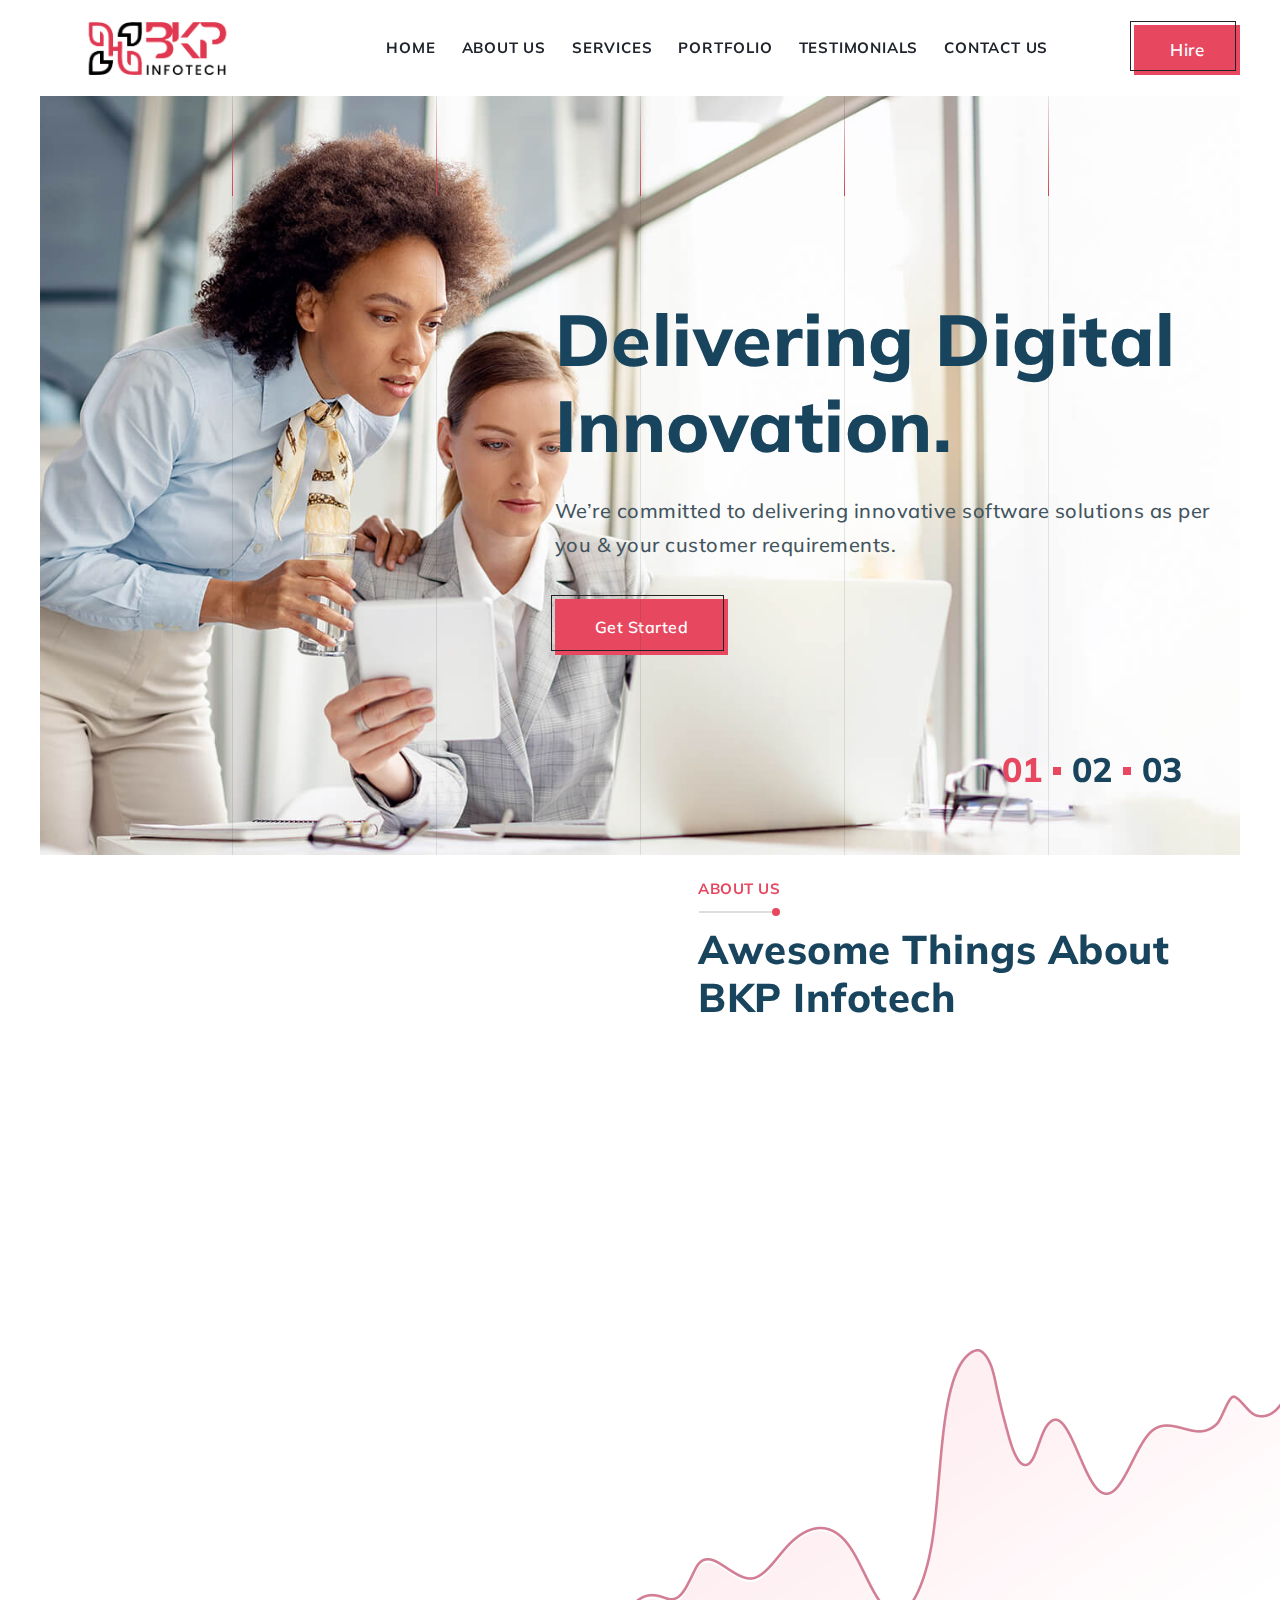
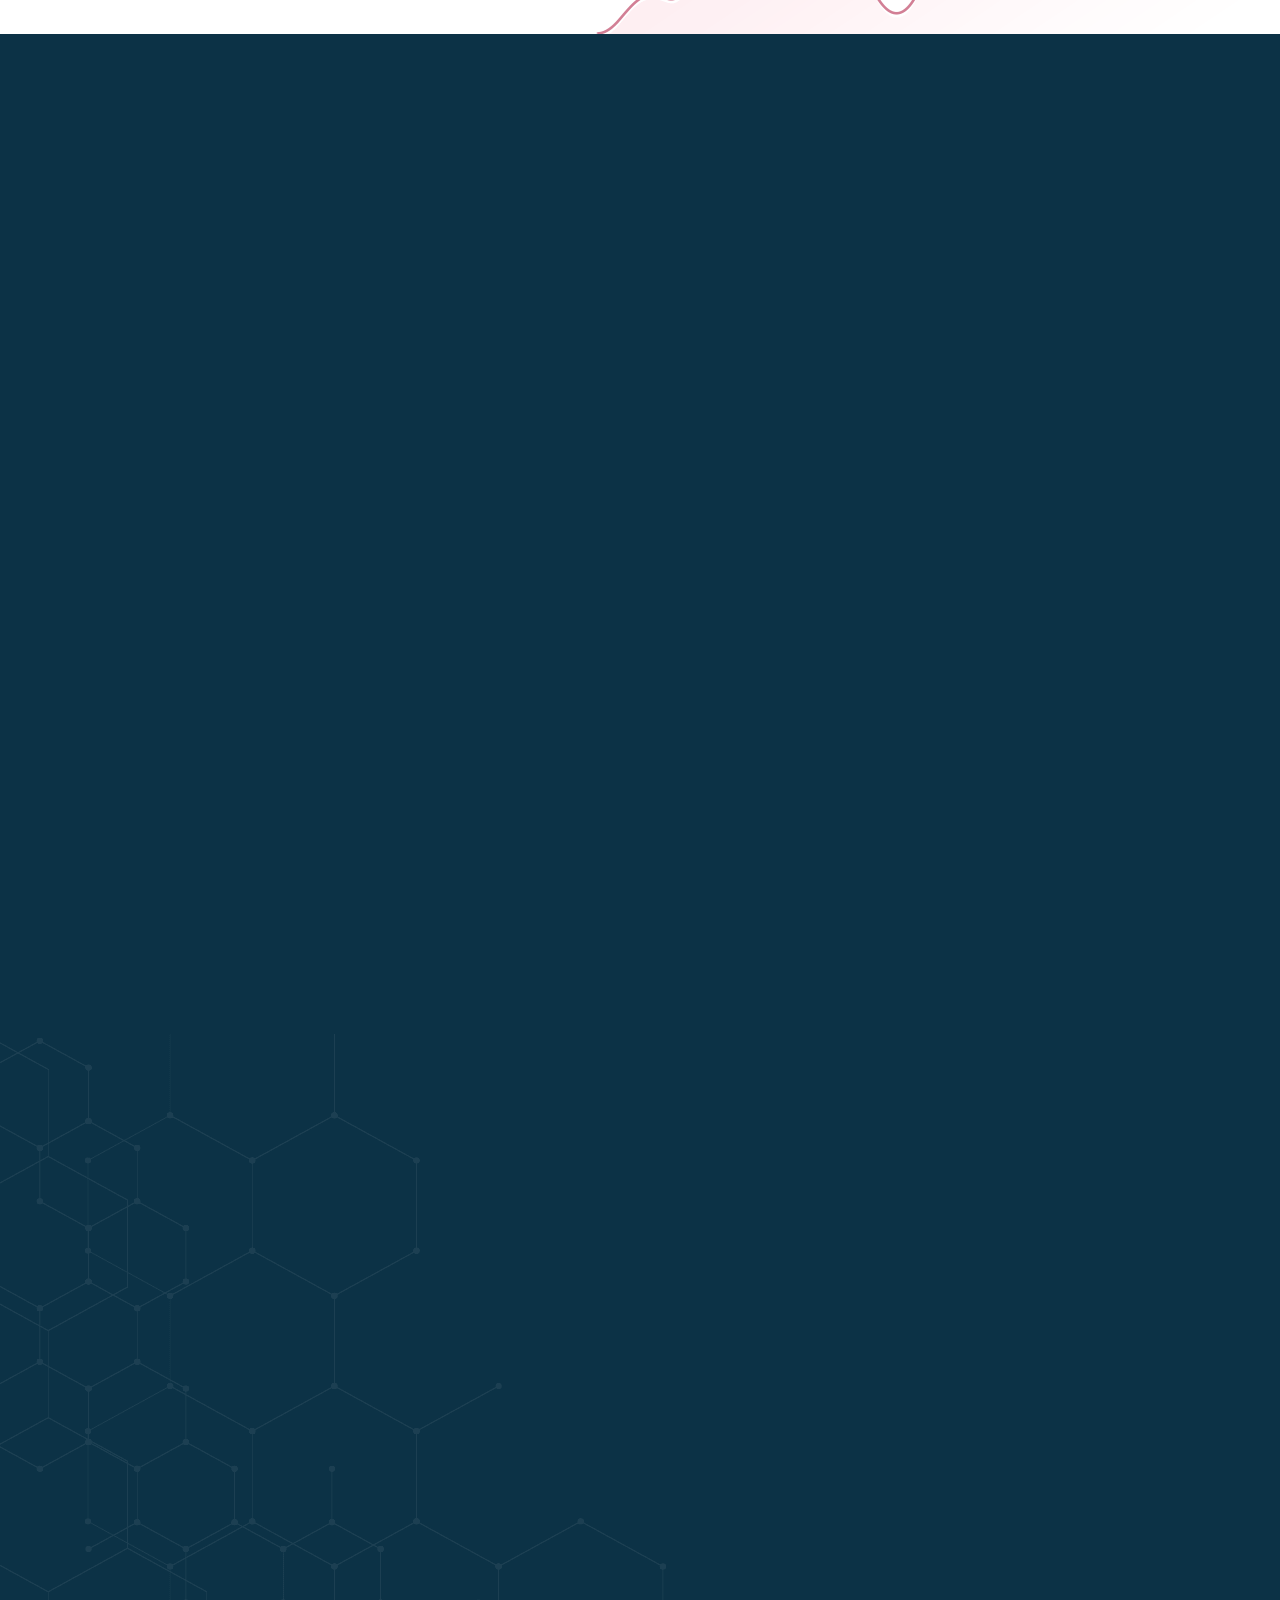
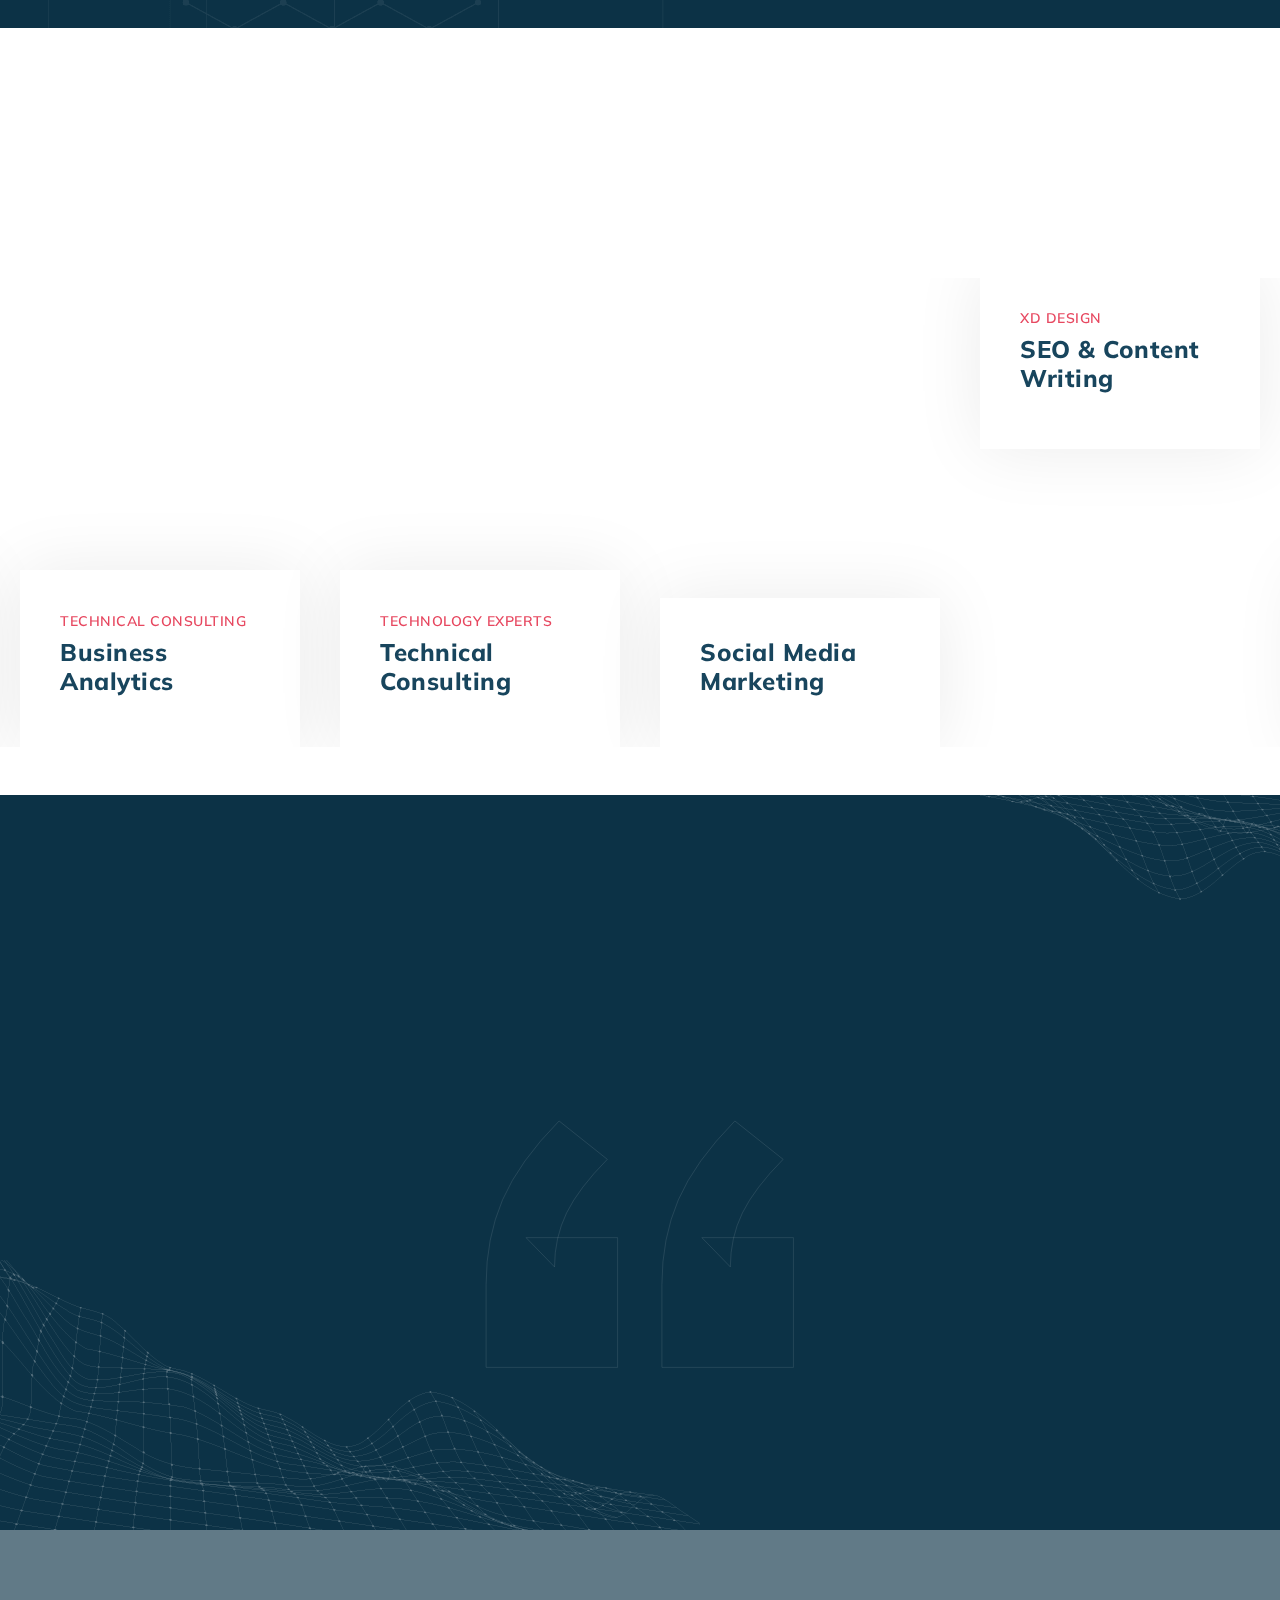
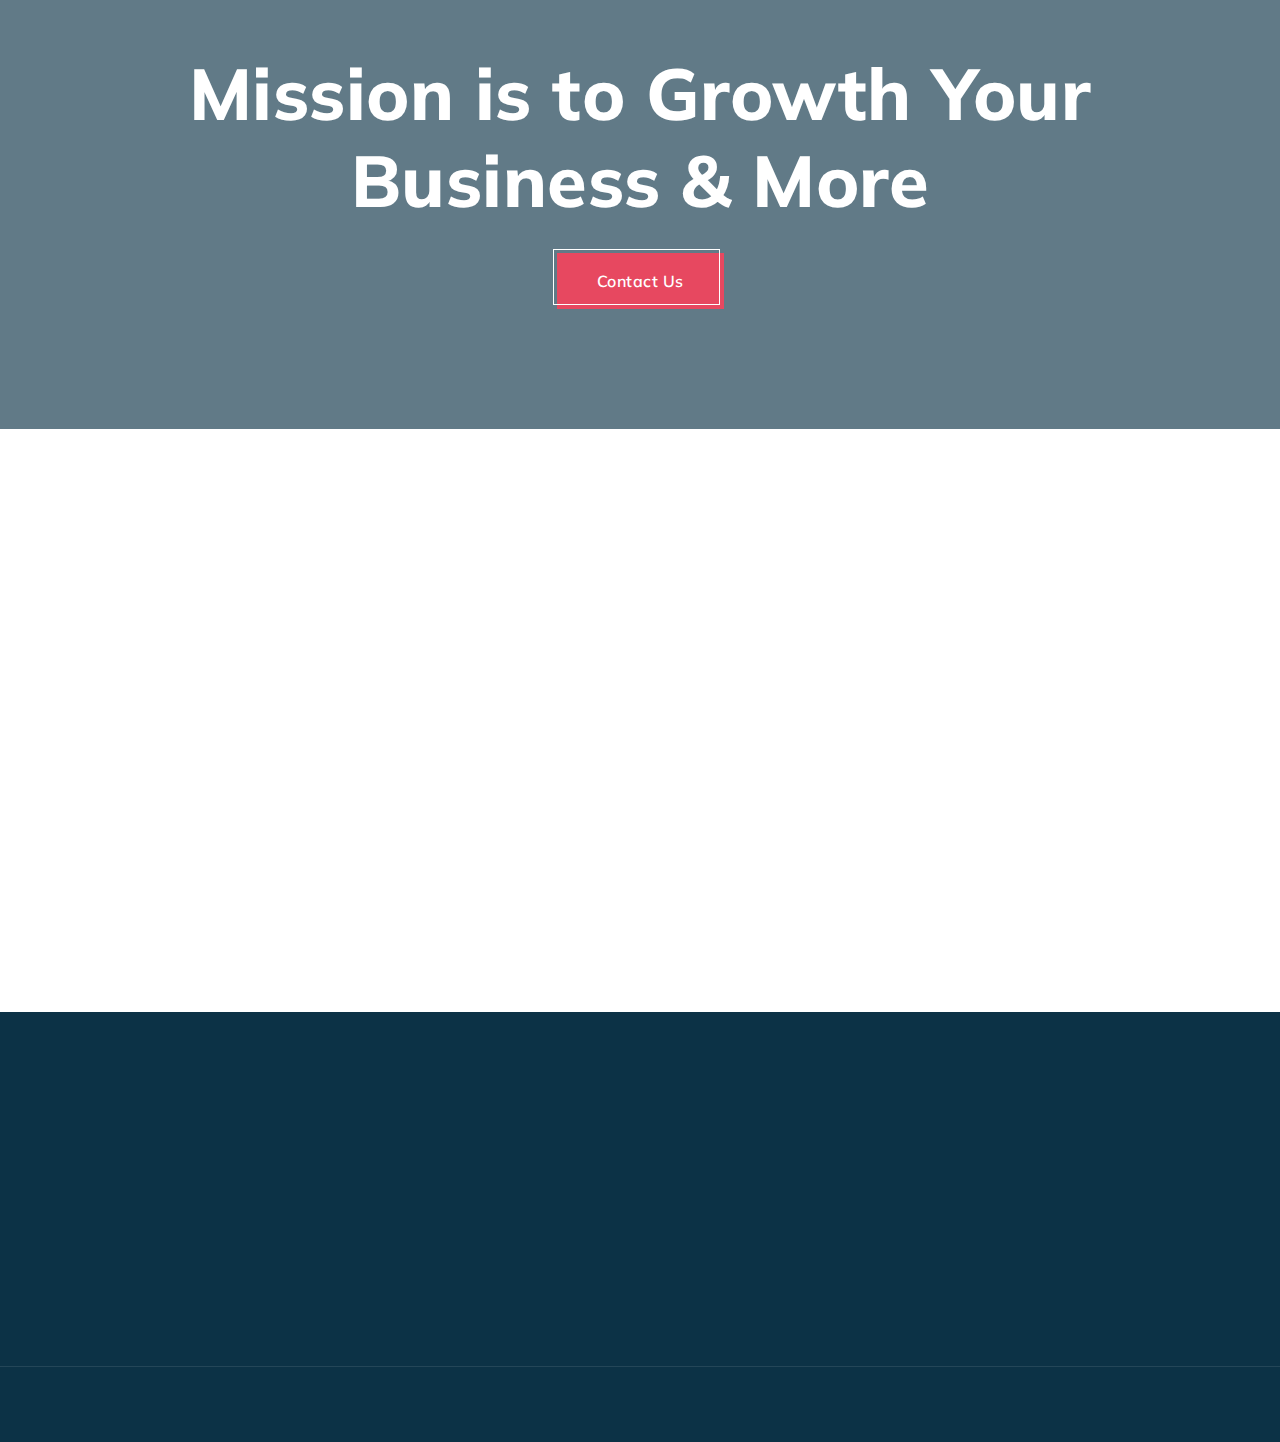
==== index.html @ 05f51bae "ADD: Make BKP Infotech In HTML, CSS, JavaScript" ====
<!DOCTYPE html>
<html lang="en">


<!-- Mirrored from solutichtml.websitelayout.net/ by HTTrack Website Copier/3.x [XR&CO'2014], Fri, 17 Mar 2023 07:37:08 GMT -->

<!-- Mirrored from exosoftitsolutions.com/ by HTTrack Website Copier/3.x [XR&CO'2014], Tue, 05 Sep 2023 11:22:58 GMT -->

<head>

    <!-- metas -->
    <meta charset="utf-8">
    <meta name="author" content="BKP Infotech">
    <meta http-equiv="X-UA-Compatible" content="IE=edge">
    <meta name="viewport" content="width=device-width, initial-scale=1.0, maximum-scale=1.0, user-scalable=no">
    <meta name="keywords" content="IT Solutions and Mobile app development company India ...">
    <meta name="description" content="BKP Infotech">

    <!-- title  -->
    <title>BKP Infotech </title>

    <!-- favicon -->
    <link rel="shortcut icon" href="img/logos/favicon.png">
    <link rel="apple-touch-icon" href="img/logos/apple-touch-icon-57x57.png">
    <link rel="apple-touch-icon" sizes="72x72" href="img/logos/apple-touch-icon-72x72.png">
    <link rel="apple-touch-icon" sizes="114x114" href="img/logos/apple-touch-icon-114x114.png">

    <!-- plugins -->
    <link rel="stylesheet" href="css/plugins.css">

    <!-- search css -->
    <link rel="stylesheet" href="search/search.css">

    <!-- quform css -->
    <link rel="stylesheet" href="quform/css/base.css">

    <!-- theme core css -->
    <link href="css/styles.css" rel="stylesheet">

    <!-- For Mail Send -->
    <script src="https://cdn.emailjs.com/dist/email.min.js"></script>

</head>

<body>

    <!-- PAGE LOADING
    ================================================== -->
    <div id="preloader"></div>

    <!-- MAIN WRAPPER
    ================================================== -->
    <div class="main-wrapper">

        <!-- HEADER
        ================================================== -->
        <header class="header-style2">

            <div class="navbar-default border-bottom border-color-light-white">

                <!-- start top search -->
                <div class="top-search bg-primary">
                    <div class="container-fluid px-lg-1-6 px-xl-2-5 px-xxl-2-9">
                        <form class="search-form" action="https://solutichtml.websitelayout.net/search.html"
                            method="GET" accept-charset="utf-8">
                            <div class="input-group">
                                <span class="input-group-addon cursor-pointer">
                                    <button class="search-form_submit fas fa-search text-white" type="submit"></button>
                                </span>
                                <input type="text" class="search-form_input form-control" name="s" autocomplete="off"
                                    placeholder="Type & hit enter...">
                                <span class="input-group-addon close-search mt-1"><i class="fas fa-times"></i></span>
                            </div>
                        </form>
                    </div>
                </div>
                <!-- end top search -->

                <div class="container-fluid px-lg-1-6 px-xl-2-5 px-xxl-2-9">
                    <div class="row align-items-center">
                        <div class="col-12 col-lg-12">
                            <div class="menu_area alt-font">
                                <nav class="navbar navbar-expand-lg navbar-light p-0">
                                    <div class="navbar-header navbar-header-custom">
                                        <!-- start logo -->
                                        <a href="index-2.html" class="navbar-brand logodefault"><img id="logo"
                                                src="img/logos/logo.png" alt="logo" /></a>
                                        <!-- end logo -->
                                    </div>

                                    <div class="navbar-toggler bg-primary"></div>

                                    <!-- start menu area -->
                                    <ul class="navbar-nav ms-auto" id="nav" style="display: none;">
                                        <li>
                                            <a href="#home">Home</a>

                                        </li>
                                        <li>
                                            <a href="#about">ABOUT US</a>

                                        </li>
                                        <li>
                                            <a href="#service">SERVICES </a>

                                        </li>
                                        <li>
                                            <a href="#Portfolio">Portfolio</a>

                                        </li>
                                        <li>
                                            <a href="#testimonials">TESTIMONIALS</a>

                                        </li>
                                        <li>
                                            <a href="#contectus">Contact Us</a>

                                        </li>

                                    </ul>
                                    <!-- end menu area -->

                                    <!-- start attribute navigation -->
                                    <div class="attr-nav align-items-xl-center ms-xl-auto main-font">
                                        <ul>
                                            <!--  <li class="search"><a href="#!"><i class="fas fa-search"></i></a></li> -->
                                            <li class="d-none d-xl-inline-block"><a href="#contectus"
                                                    class="btn-style1 medium"><span>Hire</span></a></li>
                                        </ul>
                                    </div>
                                    <!-- end attribute navigation -->
                                </nav>
                            </div>
                        </div>
                    </div>
                </div>
            </div>
        </header>

        <!-- BANNER
        ================================================== -->
        <section id="home" class="py-0 mx-lg-1-6 mx-xl-2-5 mx-xxl-2-9">
            <div class="slider-fade1 owl-carousel owl-theme w-100">
                <div class="item bg-img cover-background pt-14 pb-22 py-sm-18 py-lg-20 py-xl-24"
                    data-background="img/banner/slide-01.jpg">
                    <div class="container position-relative z-index-9">
                        <div class="row align-items-center justify-content-xl-end">
                            <div class="col-lg-9 col-xl-7 col-xxl-6">
                                <h1 class="display-16 display-sm-7 display-lg-4 display-xl-3 mb-2-9">Delivering Digital
                                    Innovation.</h1>
                                <p class="mb-2-3 font-weight-500 lead d-none d-sm-block">We’re committed to delivering
                                    innovative software solutions as per you & your customer requirements.​</p>
                                <a href="#contectus" class="btn-style1"><span>Get Started</span></a>
                            </div>
                        </div>
                    </div>
                </div>
                <div class="item bg-img cover-background pt-14 pb-22 py-sm-18 py-lg-20 py-xl-24"
                    data-background="img/banner/slide-02.jpg">
                    <div class="container position-relative z-index-9">
                        <div class="row align-items-center justify-content-xl-end">
                            <div class="col-lg-9 col-xl-7 col-xxl-6">
                                <h1 class="display-16 display-sm-7 display-lg-4 display-xl-3 mb-2-9">Excellent Services
                                    For Your Success.</h1>
                                <p class="mb-2-3 font-weight-500 lead d-none d-sm-block">We provide a comprehensive
                                    range of information technology services that help in growing your business.​</p>
                                <a href="#contectus" class="btn-style1"><span>Get Started</span></a>
                            </div>
                        </div>
                    </div>
                </div>
                <div class="item bg-img cover-background pt-14 pb-22 py-sm-18 py-lg-20 py-xl-24"
                    data-background="img/banner/slide-03.jpg">
                    <div class="container position-relative z-index-9">
                        <div class="row align-items-center justify-content-xl-end">
                            <div class="col-lg-9 col-xl-7 col-xxl-6">
                                <h1 class="display-16 display-sm-7 display-lg-4 display-xl-3 mb-2-9">Build Your Digital
                                    Ideas With Us.</h1>
                                <p class="mb-2-3 font-weight-500 lead d-none d-sm-block">Our experience, ideas, and
                                    solutions give you a competitive edge.​</p>
                                <a href="#contectus" class="btn-style1"><span>Get Started</span></a>
                            </div>
                        </div>
                    </div>
                </div>
            </div>
            <div class="line-animated">
                <span></span>
                <span></span>
                <span></span>
                <span></span>
                <span></span>
            </div>
        </section>

        <!-- ABOUT
        ================================================== -->
        <section id="about" class="" style="padding-top:20px">

            <div class="container position-relative z-index-3">
                <div class="row align-items-center">
                    <div class="col-lg-6 mb-1-9 mb-lg-0 wow fadeIn" data-wow-delay="400ms">
                        <div class="position-relative text-center pb-sm-22 me-xl-1-9">
                            <img src="img/content/about3.jpg" class="position-relative z-index-2" alt="...">
                            <img src="img/content/about4.jpg"
                                class="position-absolute bottom bottom-sm-10 left z-index-3 d-none d-sm-block"
                                alt="...">
                            <img src="img/content/about5.jpg"
                                class="position-absolute bottom-0 right z-index-1 d-none d-sm-block" alt="...">
                            <div class="p-4 bg-white shadow right right-sm-5 top-10 position-absolute z-index-3">
                                <img src="img/content/chart.png" alt="...">
                            </div>
                        </div>
                    </div>
                    <div class="col-lg-6">
                        <div class="ps-lg-2-9">
                            <div class="section-title wow fadeIn" data-wow-delay="100ms">
                                <span class="sm-title">About Us</span>
                                <h2 class="h1 mb-1-9">Awesome Things About BKP Infotech</h2>
                            </div>
                            <p class="mb-1-9 wow fadeInUp" data-wow-delay="200ms">BKP Infotech situated at Diamond
                                city Surat. We are one of the reputed and most trusted software firm in Surat today just
                                because of the efforts by our team working round the clock. Quality of work and our
                                commitment to work is what makes us stand out from our peers in the market. We provide a
                                comprehensive range of Information Technology Services. We have a knack in providing
                                software solutions like web development, mobile development, UI/UX design..</p>
                            <div class="d-sm-flex align-items-center mb-2-9">
                                <div class="pe-sm-1-9 border-sm-end text-sm-center mb-3 mb-sm-0 wow fadeInUp"
                                    data-wow-delay="200ms">
                                    <h3 class="display-16 display-sm-10 display-lg-7 text-primary">5+</h3>
                                    <p class="mb-0 text-secondary">Years Experience</p>
                                </div>
                                <div class="ps-sm-1-9">
                                    <ul class="list-style2 mb-0">
                                        <li class="wow fadeInUp" data-wow-delay="300ms">Quality Focus</li>
                                        <li class="wow fadeInUp" data-wow-delay="400ms">Customer Centric</li>
                                        <li class="wow fadeInUp" data-wow-delay="500ms">Insights Driven</li>
                                    </ul>
                                </div>
                            </div>
                            <a href="#contectus" class="btn-style1 wow fadeIn" data-wow-delay="200ms"><span>Let's
                                    Talk</span></a>
                        </div>
                    </div>
                </div>
            </div>
            <img src="img/bg/bg-05.png" class="position-absolute bottom-0 right" alt="...">
        </section>


        <!-- SERVICES
        ================================================== -->
        <section id="service" class="bg-dark">
            <div class="container position-relative z-index-3">
                <div class="section-title mb-1-9 mb-md-6 text-center wow fadeIn" data-wow-delay="200ms">
                    <span class="sm-title">Services We Offer</span>
                    <h2 class="mb-0 h1 text-white">Custom Software Solutions to drive your niche & strategic business
                    </h2>
                </div>
                <div class="row mt-n2-9">
                    <div class="col-md-6 col-xl-4 mt-2-9 wow fadeIn" data-wow-delay="800ms">
                        <div class="card-style-02 h-100">
                            <div class="d-flex">
                                <div class="flex-shrink-0">
                                    <div class="card-icon">
                                        <img src="img/icons/09.png" alt="...">
                                    </div>
                                </div>
                                <div class="flex-grow-1 ms-3 ms-lg-4">
                                    <h3 class="h5 mb-3"><a href="content-management.html" class="text-white">Technical
                                            Consulting</a></h3>
                                    <p class="mb-3 text-white opacity7">Experience expert technical consulting services
                                        with us. Our team provides insightful guidance and solutions to enhance your
                                        technological capabilities, streamline processes, and drive innovation,
                                        ultimately optimizing your business for success.</p>
                                </div>
                            </div>
                        </div>
                    </div>
                    <div class="col-md-6 col-xl-4 mt-2-9 wow fadeIn" data-wow-delay="300ms">
                        <div class="card-style-02 h-100">
                            <div class="d-flex">
                                <div class="flex-shrink-0">
                                    <div class="card-icon">
                                        <img src="img/icons/01.png" alt="...">
                                    </div>
                                </div>
                                <div class="flex-grow-1 ms-3 ms-lg-4">
                                    <h3 class="h5 mb-3"><a href="information-security.html" class="text-white">Website
                                            Development</a></h3>
                                    <p class="mb-3 text-white opacity7">We leverage long-standing experience in building
                                        and offering custom web application helping you implement the right technologies
                                        in areas that are best suited to bring your business value..</p>
                                </div>
                            </div>
                        </div>
                    </div>
                    <div class="col-md-6 col-xl-4 mt-2-9 wow fadeIn" data-wow-delay="400ms">
                        <div class="card-style-02 h-100">
                            <div class="d-flex">
                                <div class="flex-shrink-0">
                                    <div class="card-icon">
                                        <img src="img/icons/02.png" alt="...">
                                    </div>
                                </div>
                                <div class="flex-grow-1 ms-3 ms-lg-4">
                                    <h3 class="h5 mb-3"><a href="mobile-platforms.html" class="text-white">Mobile App
                                            Development</a></h3>
                                    <p class="mb-3 text-white opacity7">We provide complete Custom mobile application
                                        development design, integration, and management services. Hire our experienced
                                        mobile app developers. This will enhance your brand visibility and sales.</p>
                                </div>
                            </div>
                        </div>
                    </div>
                    <div class="col-md-6 col-xl-4 mt-2-9 wow fadeIn" data-wow-delay="400ms">
                        <div class="card-style-02 h-100">
                            <div class="d-flex">
                                <div class="flex-shrink-0">
                                    <div class="card-icon">
                                        <img src="img/icons/12.png" alt="...">
                                    </div>
                                </div>
                                <div class="flex-grow-1 ms-3 ms-lg-4">
                                    <h3 class="h5 mb-3"><a href="mobile-platforms.html" class="text-white">SAP
                                            Development</a></h3>
                                    <p class="mb-3 text-white opacity7">We offer captivating templates, harmonious color
                                        schemes, and user-friendly, elegant designs that empower your vision to
                                        captivate your target market.</p>
                                </div>
                            </div>
                        </div>
                    </div>
                    <div class="col-md-6 col-xl-4 mt-2-9 wow fadeIn" data-wow-delay="400ms">
                        <div class="card-style-02 h-100">
                            <div class="d-flex">
                                <div class="flex-shrink-0">
                                    <div class="card-icon">
                                        <img src="img/icons/13.png" alt="...">
                                    </div>
                                </div>
                                <div class="flex-grow-1 ms-3 ms-lg-4">
                                    <h3 class="h5 mb-3"><a href="mobile-platforms.html" class="text-white">CRM
                                            Development</a></h3>
                                    <p class="mb-3 text-white opacity7">
                                        Unlock the potential of your customer relationships with our CRM development.
                                        Streamline data management and boost engagement for business growth.</p>
                                </div>
                            </div>
                        </div>
                    </div>
                    <div class="col-md-6 col-xl-4 mt-2-9 wow fadeIn" data-wow-delay="500ms">
                        <div class="card-style-02 h-100">
                            <div class="d-flex">
                                <div class="flex-shrink-0">
                                    <div class="card-icon">
                                        <img src="img/icons/03.png" alt="...">
                                    </div>
                                </div>
                                <div class="flex-grow-1 ms-3 ms-lg-4">
                                    <h3 class="h5 mb-3"><a href="data-synchronization.html" class="text-white">UI/UX
                                            Design</a></h3>
                                    <p class="mb-3 text-white opacity7">We provide an eye catchy template, Great
                                        combinations of colors, user friendly simpler yet superior designs that make
                                        your vision capable to impress the market potentials.</p>
                                </div>
                            </div>
                        </div>
                    </div>
                    <div class="col-md-6 col-xl-4 mt-2-9 wow fadeIn" data-wow-delay="500ms">
                        <div class="card-style-02 h-100">
                            <div class="d-flex">
                                <div class="flex-shrink-0">
                                    <div class="card-icon">
                                        <img src="img/icons/10.png" alt="...">
                                    </div>
                                </div>
                                <div class="flex-grow-1 ms-3 ms-lg-4">
                                    <h3 class="h5 mb-3"><a href="data-synchronization.html" class="text-white">Graphics
                                            Design</a></h3>
                                    <p class="mb-3 text-white opacity7">
                                        Elevate your brand through our compelling logo, brochure, and catalogue designs.
                                        We craft visually striking assets that leave a lasting impression on your
                                        audience, ensuring your brand stands out in the market.</p>
                                </div>
                            </div>
                        </div>
                    </div>
                    <div class="col-md-6 col-xl-4 mt-2-9 wow fadeIn" data-wow-delay="600ms">
                        <div class="card-style-02 h-100">
                            <div class="d-flex">
                                <div class="flex-shrink-0">
                                    <div class="card-icon">
                                        <img src="img/icons/04.png" alt="...">
                                    </div>
                                </div>
                                <div class="flex-grow-1 ms-3 ms-lg-4">
                                    <h3 class="h5 mb-3"><a href="process-automation.html" class="text-white">Game
                                            Development</a></h3>
                                    <p class="mb-3 text-white opacity7">We develop addictive, attractive, mass appealed
                                        games that can run on the highways of smart phones, laptops, pads, TVs, and
                                        smart watches.</p>
                                </div>
                            </div>
                        </div>
                    </div>
                    <div class="col-md-6 col-xl-4 mt-2-9 wow fadeIn" data-wow-delay="700ms">
                        <div class="card-style-02 h-100">
                            <div class="d-flex">
                                <div class="flex-shrink-0">
                                    <div class="card-icon">
                                        <img src="img/icons/05.png" alt="...">
                                    </div>
                                </div>
                                <div class="flex-grow-1 ms-3 ms-lg-4">
                                    <h3 class="h5 mb-3"><a href="event-processing.html" class="text-white">Digital
                                            Marketing</a></h3>
                                    <p class="mb-3 text-white opacity7">Let's make your visibility in the high tide of
                                        digital ocean. Tell your customers and subscribers about your presence with
                                        skyrocketing platinum strategies. Buy it and try it..</p>
                                </div>
                            </div>
                        </div>
                    </div>
                    <div class="col-md-6 col-xl-4 mt-2-9 wow fadeIn" data-wow-delay="700ms">
                        <div class="card-style-02 h-100">
                            <div class="d-flex">
                                <div class="flex-shrink-0">
                                    <div class="card-icon">
                                        <img src="img/icons/11.png" alt="...">
                                    </div>
                                </div>
                                <div class="flex-grow-1 ms-3 ms-lg-4">
                                    <h3 class="h5 mb-3"><a href="event-processing.html" class="text-white">Social Media
                                            Marketing</a></h3>
                                    <p class="mb-3 text-white opacity7">
                                        Harness the power of social media with our expert marketing strategies. We
                                        engage your audience, boost brand visibility, and drive conversions. Connect
                                        effectively with your target demographic and achieve your marketing goals with
                                        our team.</p>
                                </div>
                            </div>
                        </div>
                    </div>
                    <div class="col-md-6 col-xl-4 mt-2-9 wow fadeIn" data-wow-delay="800ms">
                        <div class="card-style-02 h-100">
                            <div class="d-flex">
                                <div class="flex-shrink-0">
                                    <div class="card-icon">
                                        <img src="img/icons/06.png" alt="...">
                                    </div>
                                </div>
                                <div class="flex-grow-1 ms-3 ms-lg-4">
                                    <h3 class="h5 mb-3"><a href="content-management.html" class="text-white">SEO /
                                            ASO</a></h3>
                                    <p class="mb-3 text-white opacity7">In order to cater larger potentials and
                                        audiences, SEO is one of the most useful tricks available here. Trust our
                                        searching mechanism and cover the mass part of target customers.</p>
                                </div>
                            </div>
                        </div>
                    </div>

                </div>
            </div>
            <img src="img/bg/bg-01.png" class="position-absolute bottom-0 left" alt="...">
        </section>

        <!-- PORTFOLIO
        ================================================== -->
        <section id="Portfolio" class="pt-5 pb-5 ">
            <div class="container-fluid px-0">
                <div class="section-title mb-1-9 mb-md-6 text-center wow fadeIn" data-wow-delay="200ms">
                    <span class="sm-title">Portfolio</span>
                    <h2 class="mb-0 h1 ">Custom Software Solutions to drive your niche & strategic business</h2>
                </div>
                <div class="portfolio-carousel owl-carousel owl-theme wow fadeIn" data-wow-delay="200ms">


                    <div class="portfolio-style01 mb-2-3" style="padding:50px">
                        <div class="portfolio-img">
                            <img src="img/portfolio/Business Analystc.jpg" alt="...">
                        </div>
                        <div class="portfolio-content">
                            <span class="text-primary d-block mb-1 text-uppercase font-weight-600 small">Technical
                                Consulting</span>
                            <h3 class="mb-3 h4"><a href="#home">Business Analytics</a></h3>
                        </div>
                    </div>

                    <div class="portfolio-style01 mb-2-3" style="padding:50px">
                        <div class="portfolio-img">
                            <img src="img/portfolio/Technical consulting.jpg" alt="...">
                        </div>
                        <div class="portfolio-content">
                            <span class="text-primary d-block mb-1 text-uppercase font-weight-600 small">Technology
                                experts</span>
                            <h3 class="mb-3 h4"><a href="#home">Technical Consulting</a></h3>
                        </div>
                    </div>


                    <div class="portfolio-style01 mb-2-3" style="padding:50px">
                        <div class="portfolio-img">
                            <img src="img/portfolio/social media marketing.jpg" alt="...">
                        </div>
                        <div class="portfolio-content">
                            <!-- <span class="text-primary d-block mb-1 text-uppercase font-weight-600 small">Technical Consulting</span> -->
                            <h3 class="mb-3 h4"><a href="#home">Social Media Marketing</a></h3>
                        </div>
                    </div>

                    <div class="portfolio-style01 mb-2-3" style="padding:50px">
                        <div class="portfolio-img">
                            <img src="img/portfolio/seo & content.jpg" alt="...">
                        </div>
                        <div class="portfolio-content">
                            <span class="text-primary d-block mb-1 text-uppercase font-weight-600 small">XD
                                Design</span>
                            <h3 class="mb-3 h4"><a href="#home">SEO & Content Writing</a></h3>
                        </div>
                    </div>

                    <div class="portfolio-style01 mb-2-3" style="padding:50px">
                        <div class="portfolio-img">
                            <img src="img/portfolio/business analysis.jpg" alt="...">
                        </div>
                        <div class="portfolio-content">
                            <span class="text-primary d-block mb-1 text-uppercase font-weight-600 small">Business</span>
                            <h3 class="mb-3 h4"><a href="#home">Business Analytics</a></h3>
                        </div>
                    </div>

                    <div class="portfolio-style01 mb-2-3" style="padding:50px">
                        <div class="portfolio-img">
                            <img src="img/portfolio/Graphics design.jpg" alt="...">
                        </div>
                        <div class="portfolio-content">
                            <span class="text-primary d-block mb-1 text-uppercase font-weight-600 small">3D
                                Designs</span>
                            <h3 class="mb-3 h4"><a href="#home">Graphics Design</a></h3>
                        </div>
                    </div>



                    <div class="portfolio-style01 mb-2-3" style="padding:50px">
                        <div class="portfolio-img">
                            <img src="img/portfolio/SAP development.jpg" alt="...">
                        </div>
                        <div class="portfolio-content">
                            <span class="text-primary d-block mb-1 text-uppercase font-weight-600 small">Invoicing and
                                Purchasing</span>
                            <h3 class="mb-3 h4"><a href="#home">SAP Development</a></h3>
                        </div>
                    </div>

                    <div class="portfolio-style01 mb-2-3" style="padding:50px">
                        <div class="portfolio-img">
                            <img src="img/portfolio/CRM development.jpg" alt="...">
                        </div>
                        <div class="portfolio-content">
                            <span class="text-primary d-block mb-1 text-uppercase font-weight-600 small">Custom
                                features</span>
                            <h3 class="mb-3 h4"><a href="#home">CRM Development</a></h3>
                        </div>
                    </div>

                    <div class="portfolio-style01 mb-2-3" style="padding:50px">
                        <div class="portfolio-img">
                            <img src="img/portfolio/web devlopment.jpg" alt="...">
                        </div>
                        <div class="portfolio-content">
                            <span class="text-primary d-block mb-1 text-uppercase font-weight-600 small">Figma
                                Design</span>
                            <h3 class="mb-3 h4"><a href="#home">Web Development</a></h3>
                        </div>
                    </div>

                    <div class="portfolio-style01 mb-2-3" style="padding:50px">
                        <div class="portfolio-img">
                            <img src="img/portfolio/Market Reasearch.jpg" alt="...">
                        </div>
                        <div class="portfolio-content">
                            <span class="text-primary d-block mb-1 text-uppercase font-weight-600 small">Business
                                Consulting</span>
                            <h3 class="mb-3 h4"><a href="#home">Market Research</a></h3>
                        </div>
                    </div>
                </div>
            </div>
        </section>

        <!-- TESTIMONIAL
        ================================================== -->
        <section id="testimonials" class="bg-dark pt-7 pt-lg-10 pb-lg-16">
            <div class="container">
                <div class="row justify-content-center text-center">
                    <div class="col-lg-9">
                        <div class="section-title text-center mb-1-9 mb-md-2-3 wow fadeIn" data-wow-delay="200ms">
                            <span class="sm-title">Testimonials</span>
                            <h2 class="mb-0 h1 text-white">What Our Clients Say</h2>
                        </div>
                        <div class="position-relative">
                            <div class="testimonial-carousel1 owl-carousel owl-theme wow fadeIn" data-wow-delay="400ms">
                                <div class="position-relative mt-4">
                                    <img src="img/avatars/avatar-01.jpg" class="rounded-circle mb-3" alt="...">
                                    <p class="mb-1-9 display-25 display-lg-23 text-white">Man, this thing is getting
                                        better and better as I learn more about it. We were treated like royalty. IT
                                        solution should be nominated for service of the year. I made back the purchase
                                        price in just 48 hours!</p>
                                    <h4 class="h5 mb-0 text-primary">Tyson Perivolaris</h4>
                                    <p class="mb-0 text-white">Intranet Developer</p>
                                </div>
                                <div class="position-relative mt-4">
                                    <img src="img/avatars/avatar-02.jpg" class="rounded-circle mb-3" alt="...">
                                    <p class="mb-1-9 display-25 display-lg-23 text-white">IT solution is the most
                                        valuable business resource we have EVER purchased. I am completely blown away. I
                                        love your system. It's exactly what I've been looking for. I love business. It
                                        really saves me time and effort.</p>
                                    <h4 class="h5 mb-0 text-primary">Gemma Krischock</h4>
                                    <p class="mb-0 text-white">Web Designer</p>
                                </div>
                                <div class="position-relative mt-4">
                                    <img src="img/avatars/avatar-03.jpg" class="rounded-circle mb-3" alt="...">
                                    <p class="mb-1-9 display-25 display-lg-23 text-white">It's the perfect solution for
                                        our business. Just what I was looking for. We were treated like royalty.
                                        Absolutely wonderful! It really saves me time and effort. business is exactly
                                        what our business has been lacking.</p>
                                    <h4 class="h5 mb-0 text-primary">Daniel Hester</h4>
                                    <p class="mb-0 text-white">Web Developer</p>
                                </div>
                            </div>
                            <h6 class="testimonial-quote">“</h6>
                        </div>
                    </div>
                </div>
            </div>
            <img src="img/content/04.png" class="position-absolute top-n10 right" alt="...">
            <img src="img/content/06.png" class="position-absolute bottom-0 left" alt="...">
        </section>

        <!-- TABS
        ================================================== -->


        <section class="jarallax dark-overlay" data-overlay-dark="65" style="background-image: none;" data-jarallax=""
            data-speed="0.8" data-video-src="https://www.youtube.com/watch?v=pDWUf_g2zsc"
            data-jarallax-original-styles="background-image: url(img/content/vide-bg-img.jpg);">
            <div class="container">
                <div class="row text-center justify-content-center">
                    <div class="col-xl-11">
                        <h2 class="mb-1-9 display-13 display-sm-8 display-md-6 display-lg-3 text-white">Mission is to
                            Growth Your Business &amp; More</h2>
                        <a href="#contectus" class="btn-style1 white-border"><span>Contact Us</span></a>
                    </div>
                </div>
            </div>
            <div id="jarallax-container-0"
                style="position: absolute; top: 0px; left: 0px; width: 100%; height: 100%; overflow: hidden; pointer-events: none; z-index: -100;">
                <div
                    style="background-position: 50% 50%; background-size: cover; background-repeat: no-repeat; background-image: url(_https_/exosoftitsolutions.com/img/content/vide-bg-img.html); position: fixed; top: 0px; left: 0px; width: 1903px; height: 581.737px; overflow: hidden; pointer-events: none; margin-top: 165.131px; transform: translate3d(0px, -41.8437px, 0px); display: none;">
                </div><iframe id="VideoWorker-0" frameborder="0" allowfullscreen="1"
                    allow="accelerometer; autoplay; clipboard-write; encrypted-media; gyroscope; picture-in-picture; web-share"
                    title="Office Background 4" width="640" height="360"
                    src="https://www.youtube.com/embed/pDWUf_g2zsc?autohide=1&amp;rel=0&amp;autoplay=0&amp;playsinline=1&amp;iv_load_policy=3&amp;modestbranding=1&amp;controls=0&amp;showinfo=0&amp;disablekb=1&amp;enablejsapi=1&amp;origin=https%3A%2F%2Fexosoftitsolutions.com&amp;widgetid=1"
                    style="position: fixed; inset: 0px; width: 846.689px; height: 876.263px; max-width: none; max-height: none; margin: 46.3688px 0px 0px -12.8444px; z-index: -1; transform: translate3d(0px, 71.1563px, 0px);"></iframe>
            </div>
        </section>


        <!-- CONTACT FORM
        ================================================== -->
        <section id="contectus" class="p-0 pt-5 pb-5 ">
            <div class="container">
                <div class="section-title mb-1-9 mb-md-6 text-center wow fadeIn" data-wow-delay="200ms">
                    <span class="sm-title">Contact us</span>
                    <!-- <h2 class="mb-0 h1 ">Custom Software Solutions to drive your niche & strategic business</h2> -->
                </div>
            </div>
            <div class="container">

                <div class="row">
                    <div class="col-xl-5 mb-1-6 mb-xl-0 wow fadeIn" data-wow-delay="200ms">
                        <div class="pe-xl-1-9">
                            <div class="section-title left mb-1-9">
                                <!-- <span class="sm-title">Contact Us</span>-->
                                <h2 class="mb-0 h1 mt-2">Write Us Any Message</h2>
                            </div>
                            <p class="mb-1-9">These are the phrases we stay via way of means of in the whole lot we do.
                                Each brand we build, and we create.</p>
                            <!-- <ul class="social-icon-style3 ps-0">
                                <li class="me-1"><a href="#!"><i class="fab fa-facebook-f"></i></a></li>
                                <li class="me-1"><a href="#!"><i class="fab fa-twitter"></i></a></li>
                                <li class="me-1"><a href="#"><i
                                            class="fab fa-instagram"></i></a></li>
                                <li class="me-0"><a href="#"><i
                                            class="fab fa-linkedin-in"></i></a></li>
                            </ul> -->
                        </div>
                    </div>
                    <div class="col-xl-7 wow fadeIn" data-wow-delay="400ms">
                        <form id="email-form">
                            <div class="quform-elements">
                                <div class="row">

                                    <!-- Begin Text input element -->
                                    <div class="col-md-6">
                                        <div class="quform-element form-group">
                                            <label for="name">Your Name <span class="quform-required">*</span></label>
                                            <div class="quform-input">
                                                <input class="form-control" id="name" type="text" name="name"
                                                    placeholder="Your name here" />
                                            </div>
                                        </div>
                                    </div>
                                    <!-- End Text input element -->

                                    <!-- Begin Text input element -->
                                    <div class="col-md-6">
                                        <div class="quform-element form-group">
                                            <label for="email">Your Email <span class="quform-required">*</span></label>
                                            <div class="quform-input">
                                                <input class="form-control" id="email" type="text" name="email"
                                                    placeholder="Your email here" />
                                            </div>
                                        </div>
                                    </div>
                                    <!-- End Text input element -->

                                    <!-- Begin Text input element -->
                                    <div class="col-md-6">
                                        <div class="quform-element form-group">
                                            <label for="subject">Your Subject <span
                                                    class="quform-required">*</span></label>
                                            <div class="quform-input">
                                                <input class="form-control" id="subject" type="text" name="subject"
                                                    placeholder="Your subject here" />
                                            </div>
                                        </div>
                                    </div>
                                    <!-- End Text input element -->

                                    <!-- Begin Text input element -->
                                    <div class="col-md-6">
                                        <div class="quform-element form-group">
                                            <label for="phone">Contact Number</label>
                                            <div class="quform-input">
                                                <input class="form-control" id="phone" type="text" name="phone"
                                                    placeholder="Your phone here" />
                                            </div>
                                        </div>
                                    </div>
                                    <!-- End Text input element -->

                                    <!-- Begin Textarea element -->
                                    <div class="col-md-12">
                                        <div class="quform-element form-group">
                                            <label for="message">Message <span class="quform-required">*</span></label>
                                            <div class="quform-input">
                                                <textarea class="form-control" id="message" name="message" rows="3"
                                                    placeholder="Tell us a few words"></textarea>
                                            </div>
                                        </div>
                                    </div>
                                    <!-- End Textarea element -->
                                    <!-- Begin Textarea element -->
                                    <!-- <div class="col-md-12">
                                        <div class="quform-element form-group">
                                            <label for="message">Attechment</label>
                                            <div class="quform-input">
                                                <input type="file" class="form-control" id="attechment"
                                                    name="attechment" placeholder="Attechment"></textarea>
                                            </div>
                                        </div>
                                    </div> -->
                                    <!-- End Textarea element -->


                                    <!-- Begin Submit button -->
                                    <div class="col-md-12">
                                        <div class="quform-submit-inner">
                                            <button class="btn-style1 border-0" id="btn" type="submit"><span>Send
                                                    Message</span></button>
                                        </div>
                                        <div class="quform-loading-wrap text-start"><span class="quform-loading"></span>
                                        </div>
                                    </div>
                                    <!-- End Submit button -->

                                </div>
                            </div>
                        </form>
                    </div>
                </div>
            </div>
        </section>
        <!-- FOOTER
        ================================================== -->
        <footer class="position-relative pt-5">

            <div class="container">
                <div class="row mt-n5 pb-6 pb-xxl-10">
                    <div class="col-md-6 col-lg-5 mt-5 wow fadeIn" data-wow-delay="200ms">
                        <h3 class="text-white h5 mb-1-9">About Company</h3>
                        <h4 class="text-white mb-1-9 fw-light w-75 display-27 lh-base opacity8">We’re committed to
                            delivering innovative software solutions as per you & your customer requirements.</h4>
                        <!-- <ul class="social-icon-style1">
                            <li>
                                <a href="#!"><i class="fab fa-facebook-f"></i></a>
                            </li>
                            <li>
                                <a href="#!"><i class="fab fa-twitter"></i></a>
                            </li>
                            <li>
                                <a href="#!"><i class="fab fa-youtube"></i></a>
                            </li>
                            <li>
                                <a href="#"><i
                                        class="fab fa-linkedin-in"></i></a>
                            </li>
                        </ul> -->
                    </div>
                    <div class="col-md-6 col-lg-3 mt-5 wow fadeIn" data-wow-delay="400ms">
                        <div class="ps-0">
                            <h3 class="text-white h5 mb-1-9">Contacts</h3>
                            <ul class="footer-link mb-0 list-unstyled">
                                <li class="text-white mb-3">
                                    <strong>Adress:</strong> <span class="opacity8">614, Pavitra Point Near Savaliya
                                        Chowk - 395010, Surat, India.</span>
                                </li>
                                <li class="text-white mb-3">
                                    <strong>Email:</strong> <span class="opacity8">info@exosoftitsolutions.com</span>
                                </li>
                                <li class="text-white">
                                    <strong>Phone:</strong> <span class="opacity8"> +91-9081081932</span>
                                </li>
                            </ul>
                        </div>
                    </div>
                    <div class="col-md-6 col-lg-3 mt-5 offset-lg-1 wow fadeIn" data-wow-delay="600ms">
                        <div class="ps-xl-4">
                            <h3 class="text-white h5 mb-1-9">Newsletter</h3>
                            <p class="text-white opacity8 mb-3">Subscribe to our newsletter to receive updates on the
                                latest news!</p>
                            <form class="quform newsletter-form"
                                action="https://solutichtml.websitelayout.net/quform/newsletter-two.php" method="post"
                                enctype="multipart/form-data" onclick="">

                                <div class="quform-elements">
                                    <div class="row">

                                        <!-- Begin Text input element -->
                                        <div class="col-md-12">
                                            <div class="quform-element mb-0">
                                                <div class="quform-input">
                                                    <input class="form-control" id="email_address" type="text"
                                                        name="email_address" placeholder="Subscribe with us">
                                                </div>
                                            </div>
                                        </div>
                                        <!-- End Text input element -->

                                        <!-- Begin Submit button -->
                                        <div class="col-md-12">
                                            <div class="quform-submit-inner">
                                                <button class="btn btn-white text-white m-0" type="submit"><i
                                                        class="fas fa-paper-plane"></i></button>
                                            </div>
                                            <div class="quform-loading-wrap"><span class="quform-loading"></span></div>
                                        </div>
                                        <!-- End Submit button -->
                                    </div>

                                </div>

                            </form>
                        </div>
                    </div>
                </div>
            </div>
            <div class="py-4 border-top border-color-light-white">
                <div class="container">
                    <div class="row align-items-center">
                        <div class="col-12 text-center wow fadeIn" data-wow-delay="100ms">
                            <p class="d-inline-block text-white mb-0">&copy; <span class="current-year"></span> All
                                Rights Reserved - <a href="#!" class="text-primary text-white-hover">BKP Infotech</a></p>
                        </div>
                    </div>
                </div>
            </div>
        </footer>

    </div>

    <!-- SCROLL TO TOP
    ================================================== -->
    <a href="#!" class="scroll-to-top"><i class="fas fa-angle-up" aria-hidden="true"></i></a>

    <!-- all js include start -->

    <!-- jQuery -->
    <script src="js/jquery.min.js"></script>

    <!-- popper js -->
    <script src="js/popper.min.js"></script>

    <!-- bootstrap -->
    <script src="js/bootstrap.min.js"></script>

    <!-- jquery -->
    <script src="js/core.min.js"></script>

    <!-- Search -->
    <script src="search/search.js"></script>

    <!-- custom scripts -->
    <script src="js/main.js"></script>

    <!-- form plugins js -->
    <script src="quform/js/plugins.js"></script>

    <!-- form scripts js -->
    <script src="quform/js/scripts.js"></script>

    <!-- all js include end -->

    <!-- For Send Mail -->
    <script type="text/javascript">
        (function () {
            emailjs.init("A-89LtWr8J3mLuJFR");

            document.getElementById("email-form").addEventListener("submit", function (event) {
                event.preventDefault();

                const form = event.target;
                const templateParams = {
                    to_email: form.elements.email.value,
                    to_name: form.elements.name.value,
                    from_name: "BKP Infotech",
                    Subject: form.elements.subject.value,
                    phone: form.elements.phone.value,
                    message: form.elements.message.value,
                };

                emailjs.send("service_20d2x1q", "template_oxpvdhe", templateParams)
                    .then(function (response) {
                        console.log("Email sent successfully:", response);
                        alert("Email sent successfully!");
                        form.reset();
                    }, function (error) {
                        console.error("Email sending failed:", error);
                        alert("Email sending failed. Please try again later.");
                    });
            });
        })();
    </script>

</body>

</html>
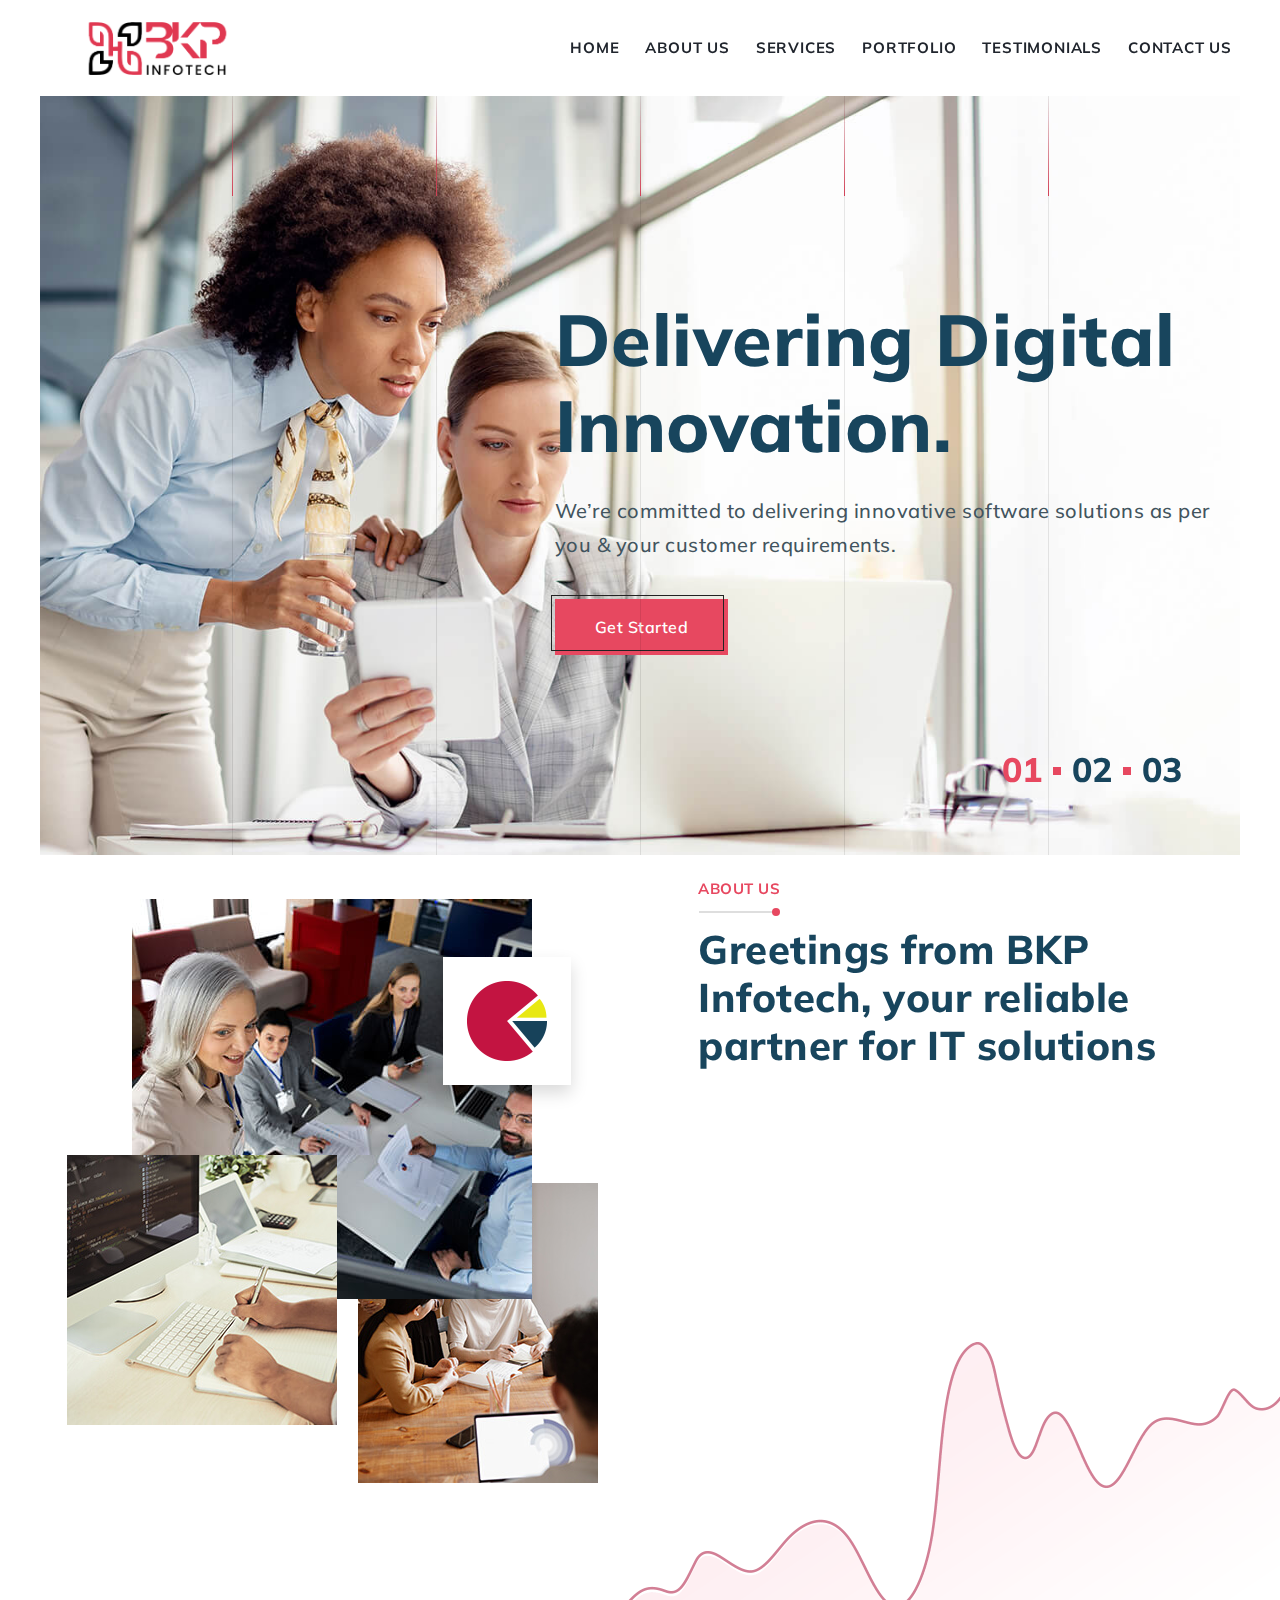
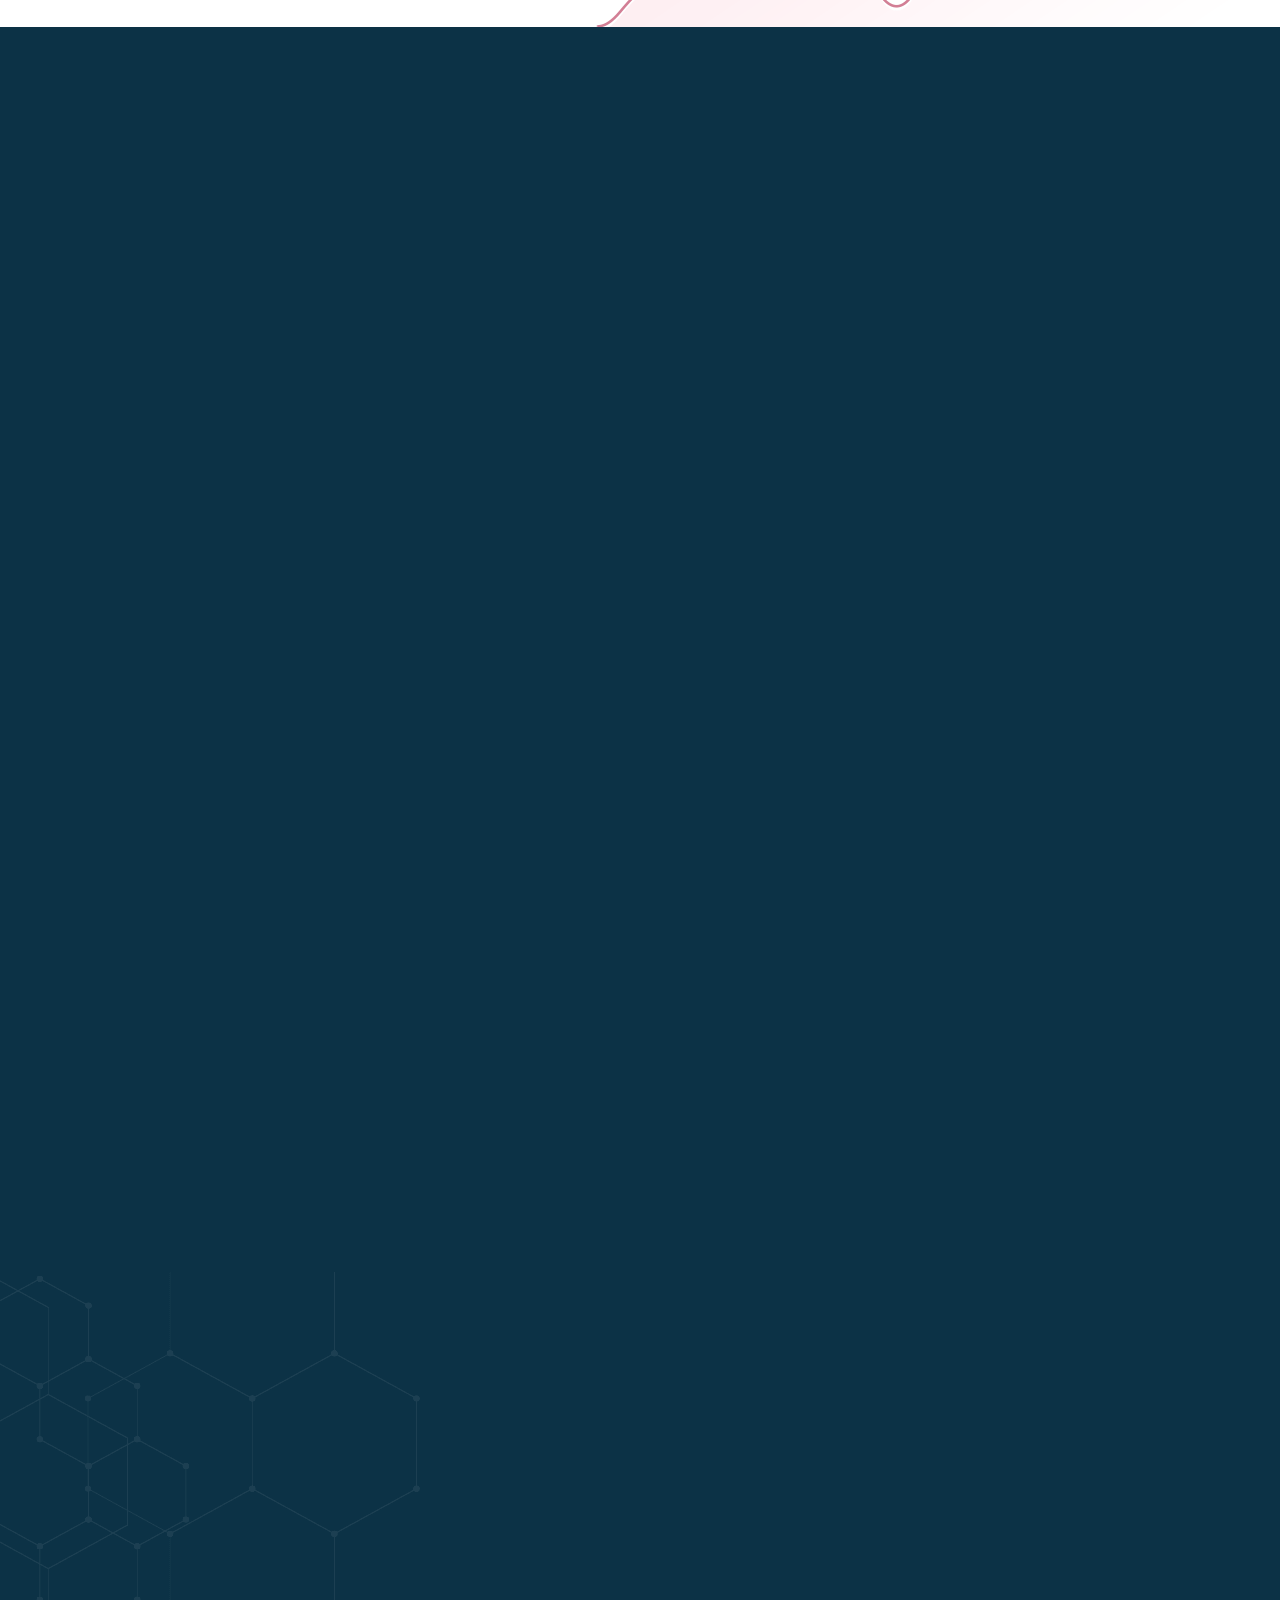
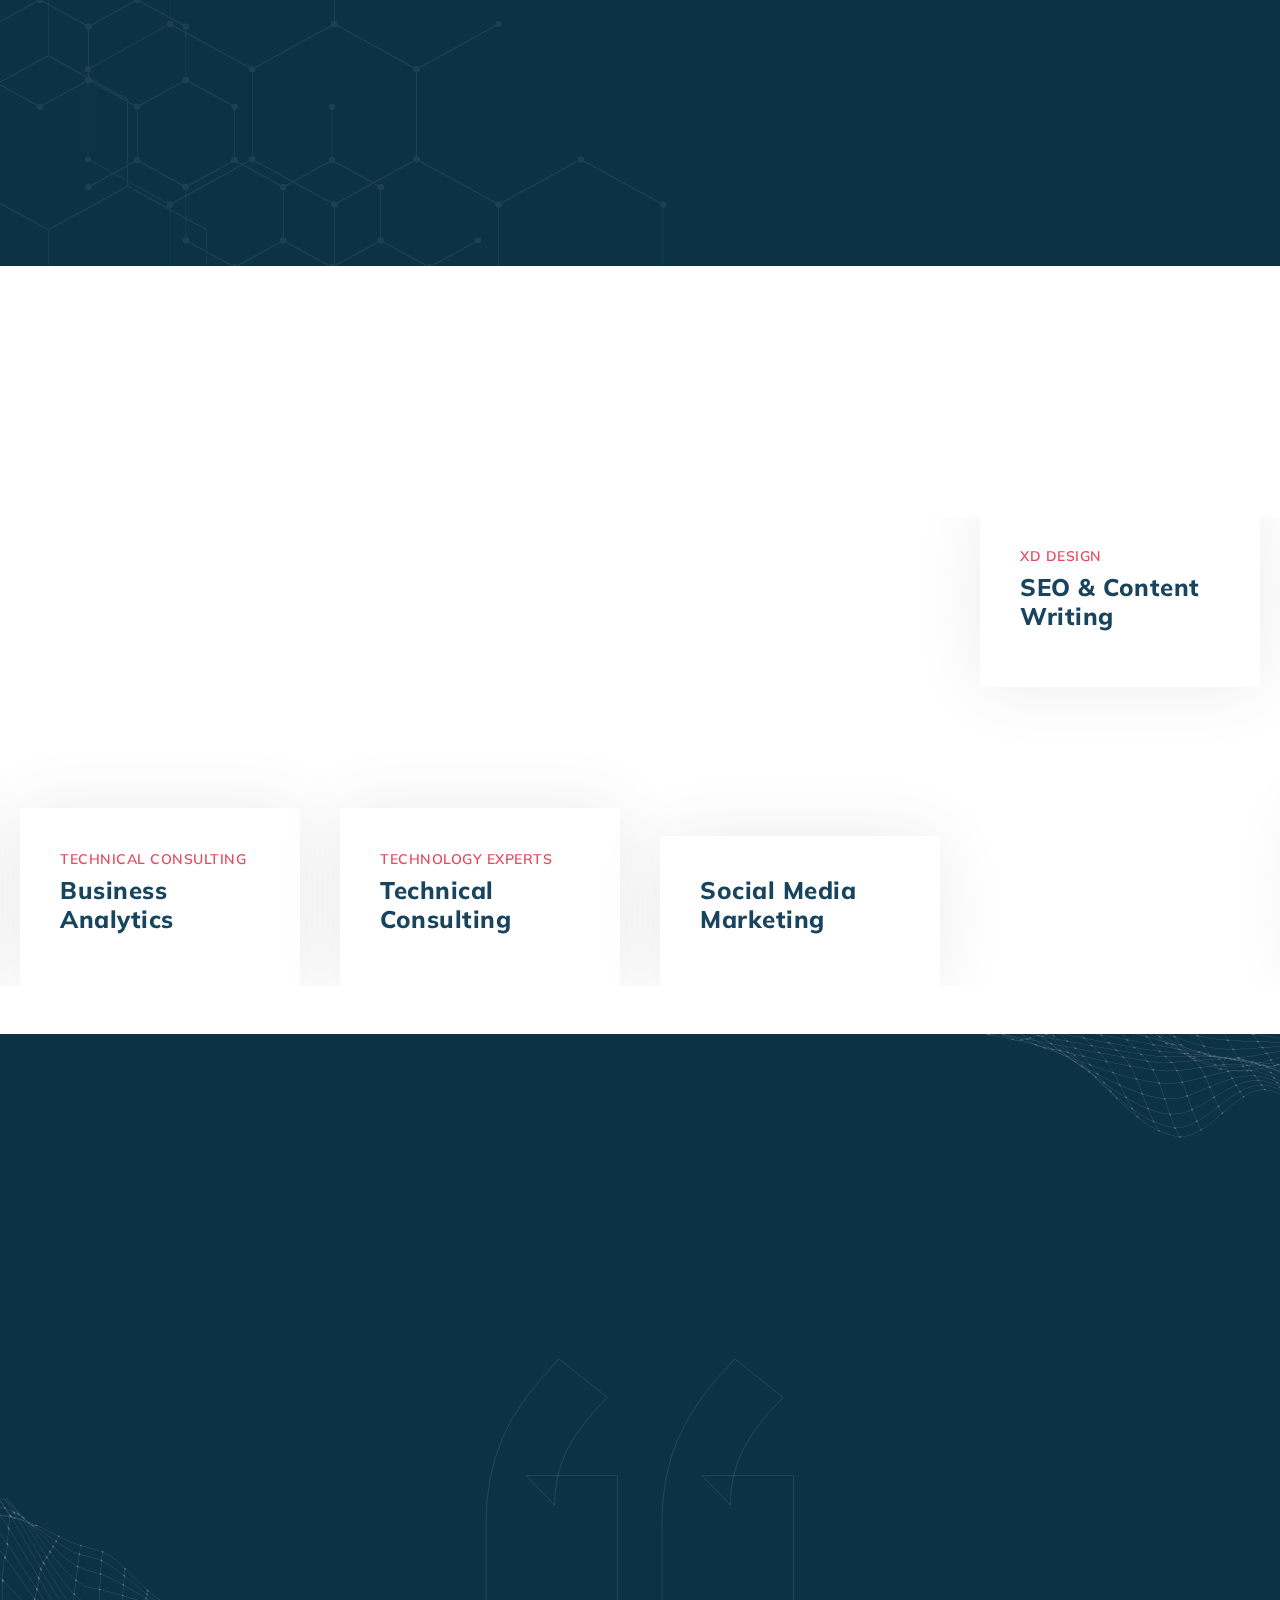
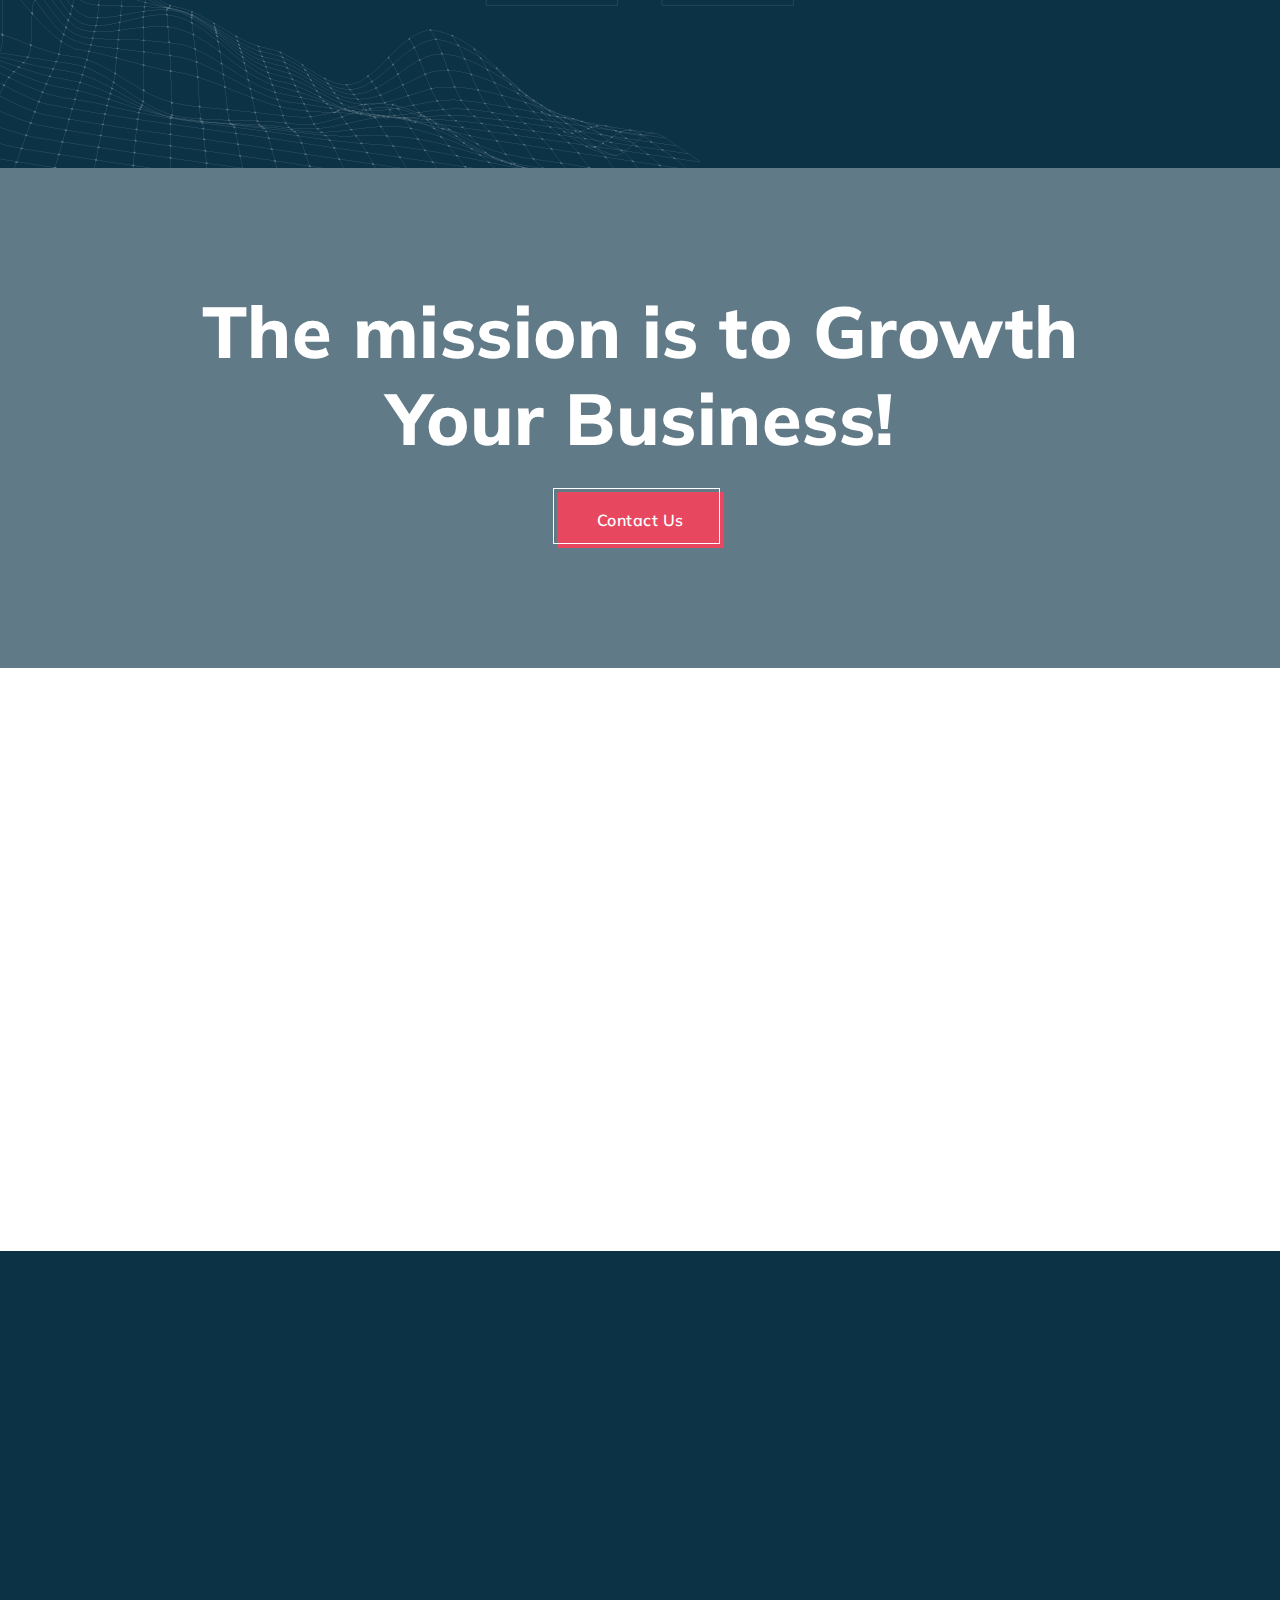
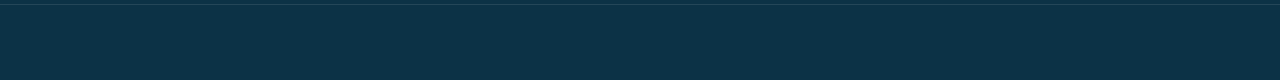
==== commit 89d08dbe: "Hire-Button-remove-and-update-some-part" ====
--- a/index.html
+++ b/index.html
@@ -83,7 +83,7 @@
                                 <nav class="navbar navbar-expand-lg navbar-light p-0">
                                     <div class="navbar-header navbar-header-custom">
                                         <!-- start logo -->
-                                        <a href="index-2.html" class="navbar-brand logodefault"><img id="logo"
+                                        <a href="#" class="navbar-brand logodefault"><img id="logo"
                                                 src="img/logos/logo.png" alt="logo" /></a>
                                         <!-- end logo -->
                                     </div>
@@ -121,13 +121,13 @@
                                     <!-- end menu area -->
 
                                     <!-- start attribute navigation -->
-                                    <div class="attr-nav align-items-xl-center ms-xl-auto main-font">
+                                    <!-- <div class="attr-nav align-items-xl-center ms-xl-auto main-font">
                                         <ul>
-                                            <!--  <li class="search"><a href="#!"><i class="fas fa-search"></i></a></li> -->
+                                             <li class="search"><a href="#!"><i class="fas fa-search"></i></a></li>
                                             <li class="d-none d-xl-inline-block"><a href="#contectus"
                                                     class="btn-style1 medium"><span>Hire</span></a></li>
                                         </ul>
-                                    </div>
+                                    </div> -->
                                     <!-- end attribute navigation -->
                                 </nav>
                             </div>
@@ -163,7 +163,7 @@
                                 <h1 class="display-16 display-sm-7 display-lg-4 display-xl-3 mb-2-9">Excellent Services
                                     For Your Success.</h1>
                                 <p class="mb-2-3 font-weight-500 lead d-none d-sm-block">We provide a comprehensive
-                                    range of information technology services that help in growing your business.​</p>
+                                    range of information technology services that help to grow your business.​</p>
                                 <a href="#contectus" class="btn-style1"><span>Get Started</span></a>
                             </div>
                         </div>
@@ -216,14 +216,16 @@
                         <div class="ps-lg-2-9">
                             <div class="section-title wow fadeIn" data-wow-delay="100ms">
                                 <span class="sm-title">About Us</span>
-                                <h2 class="h1 mb-1-9">Awesome Things About BKP Infotech</h2>
-                            </div>
-                            <p class="mb-1-9 wow fadeInUp" data-wow-delay="200ms">BKP Infotech situated at Diamond
-                                city Surat. We are one of the reputed and most trusted software firm in Surat today just
-                                because of the efforts by our team working round the clock. Quality of work and our
-                                commitment to work is what makes us stand out from our peers in the market. We provide a
-                                comprehensive range of Information Technology Services. We have a knack in providing
-                                software solutions like web development, mobile development, UI/UX design..</p>
+                                <h2 class="h1 mb-1-9">Greetings from BKP Infotech, your reliable partner for IT
+                                    solutions</h2>
+                            </div>
+                            <p class="mb-1-9 wow fadeInUp" data-wow-delay="200ms">At BKP Infotech, we are piloted by a
+                                passion for technology and a commitment to delivering
+                                innovative IT solutions that empower businesses to thrive in the digital age. We have a
+                                proven track
+                                record of success and have made a name for ourselves as a top IT firm committed to
+                                offering
+                                innovative services and first-rate client interactions.</p>
                             <div class="d-sm-flex align-items-center mb-2-9">
                                 <div class="pe-sm-1-9 border-sm-end text-sm-center mb-3 mb-sm-0 wow fadeInUp"
                                     data-wow-delay="200ms">
@@ -267,7 +269,7 @@
                                     </div>
                                 </div>
                                 <div class="flex-grow-1 ms-3 ms-lg-4">
-                                    <h3 class="h5 mb-3"><a href="content-management.html" class="text-white">Technical
+                                    <h3 class="h5 mb-3"><a href="#contectus" class="text-white">Technical
                                             Consulting</a></h3>
                                     <p class="mb-3 text-white opacity7">Experience expert technical consulting services
                                         with us. Our team provides insightful guidance and solutions to enhance your
@@ -286,11 +288,12 @@
                                     </div>
                                 </div>
                                 <div class="flex-grow-1 ms-3 ms-lg-4">
-                                    <h3 class="h5 mb-3"><a href="information-security.html" class="text-white">Website
+                                    <h3 class="h5 mb-3"><a href="#contectus" class="text-white">Website
                                             Development</a></h3>
                                     <p class="mb-3 text-white opacity7">We leverage long-standing experience in building
-                                        and offering custom web application helping you implement the right technologies
-                                        in areas that are best suited to bring your business value..</p>
+                                        custom web applications and helping you
+                                        implement the right technologies in areas that best suited to your business
+                                        values.</p>
                                 </div>
                             </div>
                         </div>
@@ -304,11 +307,13 @@
                                     </div>
                                 </div>
                                 <div class="flex-grow-1 ms-3 ms-lg-4">
-                                    <h3 class="h5 mb-3"><a href="mobile-platforms.html" class="text-white">Mobile App
+                                    <h3 class="h5 mb-3"><a href="#contectus" class="text-white">Mobile App
                                             Development</a></h3>
                                     <p class="mb-3 text-white opacity7">We provide complete Custom mobile application
-                                        development design, integration, and management services. Hire our experienced
-                                        mobile app developers. This will enhance your brand visibility and sales.</p>
+                                        development design, integration, and
+                                        management services. Hire our experienced mobile app developers to enhance your
+                                        brand visibility
+                                        and sales.</p>
                                 </div>
                             </div>
                         </div>
@@ -322,11 +327,12 @@
                                     </div>
                                 </div>
                                 <div class="flex-grow-1 ms-3 ms-lg-4">
-                                    <h3 class="h5 mb-3"><a href="mobile-platforms.html" class="text-white">SAP
+                                    <h3 class="h5 mb-3"><a href="#contectus" class="text-white">SAP
                                             Development</a></h3>
-                                    <p class="mb-3 text-white opacity7">We offer captivating templates, harmonious color
-                                        schemes, and user-friendly, elegant designs that empower your vision to
-                                        captivate your target market.</p>
+                                    <p class="mb-3 text-white opacity7">Discover how the SAP Business Technology
+                                        Platform unifies application development, automation,
+                                        integration, data and analytics, and artificial intelligence into a single,
+                                        cohesive ecosystem.</p>
                                 </div>
                             </div>
                         </div>
@@ -340,11 +346,14 @@
                                     </div>
                                 </div>
                                 <div class="flex-grow-1 ms-3 ms-lg-4">
-                                    <h3 class="h5 mb-3"><a href="mobile-platforms.html" class="text-white">CRM
-                                            Development</a></h3>
+                                    <h3 class="h5 mb-3"><a href="#contectus" class="text-white">CRM & CX Solution</a>
+                                    </h3>
                                     <p class="mb-3 text-white opacity7">
-                                        Unlock the potential of your customer relationships with our CRM development.
-                                        Streamline data management and boost engagement for business growth.</p>
+                                        Know how our CRM (customer relationship management) systems have developed to
+                                        encompass all
+                                        client touchpoints. Our enterprise-grade customer experience (CX) solutions
+                                        combine your sales,
+                                        marketing, commerce, and service data to deliver comprehensive insights.</p>
                                 </div>
                             </div>
                         </div>
@@ -358,7 +367,7 @@
                                     </div>
                                 </div>
                                 <div class="flex-grow-1 ms-3 ms-lg-4">
-                                    <h3 class="h5 mb-3"><a href="data-synchronization.html" class="text-white">UI/UX
+                                    <h3 class="h5 mb-3"><a href="#contectus" class="text-white">UI/UX
                                             Design</a></h3>
                                     <p class="mb-3 text-white opacity7">We provide an eye catchy template, Great
                                         combinations of colors, user friendly simpler yet superior designs that make
@@ -372,16 +381,39 @@
                             <div class="d-flex">
                                 <div class="flex-shrink-0">
                                     <div class="card-icon">
+                                        <img src="img/icons/01.png" alt="...">
+                                    </div>
+                                </div>
+                                <div class="flex-grow-1 ms-3 ms-lg-4">
+                                    <h3 class="h5 mb-3"><a href="#contectus" class="text-white">ERP programs</a></h3>
+                                    <p class="mb-3 text-white opacity7">Whether you are implementing your first ERP or
+                                        moving from a current one to the cloud, use the AI
+                                        and analytics features in SAP ERP solutions to advance your company.</p>
+                                </div>
+                            </div>
+                        </div>
+                    </div>
+                    <div class="col-md-6 col-xl-4 mt-2-9 wow fadeIn" data-wow-delay="500ms">
+                        <div class="card-style-02 h-100">
+                            <div class="d-flex">
+                                <div class="flex-shrink-0">
+                                    <div class="card-icon">
                                         <img src="img/icons/10.png" alt="...">
                                     </div>
                                 </div>
                                 <div class="flex-grow-1 ms-3 ms-lg-4">
-                                    <h3 class="h5 mb-3"><a href="data-synchronization.html" class="text-white">Graphics
+                                    <h3 class="h5 mb-3"><a href="#contectus" class="text-white">Graphics
                                             Design</a></h3>
                                     <p class="mb-3 text-white opacity7">
-                                        Elevate your brand through our compelling logo, brochure, and catalogue designs.
-                                        We craft visually striking assets that leave a lasting impression on your
-                                        audience, ensuring your brand stands out in the market.</p>
+                                        Graphic Design matters. It shapes how your customers and audience view your
+                                        brand, relate to your
+                                        products and choose you over competitors. Elevate your brand through our
+                                        compelling logo,
+                                        brochure, and catalogue designs. Elevate your brand through our fascinating
+                                        logo, brochure, and
+                                        catalogue designs. We understand your goals, and our team of graphic designers
+                                        collaborates to
+                                        bring your vision to life.</p>
                                 </div>
                             </div>
                         </div>
@@ -395,11 +427,13 @@
                                     </div>
                                 </div>
                                 <div class="flex-grow-1 ms-3 ms-lg-4">
-                                    <h3 class="h5 mb-3"><a href="process-automation.html" class="text-white">Game
+                                    <h3 class="h5 mb-3"><a href="#contectus" class="text-white">Game
                                             Development</a></h3>
-                                    <p class="mb-3 text-white opacity7">We develop addictive, attractive, mass appealed
-                                        games that can run on the highways of smart phones, laptops, pads, TVs, and
-                                        smart watches.</p>
+                                    <p class="mb-3 text-white opacity7">Our game developers build remarkable games
+                                        compatible with the most popular platforms to
+                                        attract the attention of a wider audience. We develop addictive, attractive,
+                                        appealing games that can
+                                        run on the highways of smartphones, laptops, pads, TVs, and smartwatches.</p>
                                 </div>
                             </div>
                         </div>
@@ -413,11 +447,12 @@
                                     </div>
                                 </div>
                                 <div class="flex-grow-1 ms-3 ms-lg-4">
-                                    <h3 class="h5 mb-3"><a href="event-processing.html" class="text-white">Digital
+                                    <h3 class="h5 mb-3"><a href="#contectus" class="text-white">Digital
                                             Marketing</a></h3>
                                     <p class="mb-3 text-white opacity7">Let's make your visibility in the high tide of
-                                        digital ocean. Tell your customers and subscribers about your presence with
-                                        skyrocketing platinum strategies. Buy it and try it..</p>
+                                        the digital ocean. Tell your customers and subscribers
+                                        about your presence with skyrocketing platinum strategies. Buy it and try it.”
+                                    </p>
                                 </div>
                             </div>
                         </div>
@@ -431,7 +466,7 @@
                                     </div>
                                 </div>
                                 <div class="flex-grow-1 ms-3 ms-lg-4">
-                                    <h3 class="h5 mb-3"><a href="event-processing.html" class="text-white">Social Media
+                                    <h3 class="h5 mb-3"><a href="#contectus" class="text-white">Social Media
                                             Marketing</a></h3>
                                     <p class="mb-3 text-white opacity7">
                                         Harness the power of social media with our expert marketing strategies. We
@@ -451,11 +486,12 @@
                                     </div>
                                 </div>
                                 <div class="flex-grow-1 ms-3 ms-lg-4">
-                                    <h3 class="h5 mb-3"><a href="content-management.html" class="text-white">SEO /
+                                    <h3 class="h5 mb-3"><a href="#contectus" class="text-white">SEO /
                                             ASO</a></h3>
-                                    <p class="mb-3 text-white opacity7">In order to cater larger potentials and
-                                        audiences, SEO is one of the most useful tricks available here. Trust our
-                                        searching mechanism and cover the mass part of target customers.</p>
+                                    <p class="mb-3 text-white opacity7">One of the best strategies here is SEO to reach
+                                        a high variability of potential customers and
+                                        audiences. Trust our search mechanism and cover the mass part of target
+                                        customers.</p>
                                 </div>
                             </div>
                         </div>
@@ -650,8 +686,8 @@
             <div class="container">
                 <div class="row text-center justify-content-center">
                     <div class="col-xl-11">
-                        <h2 class="mb-1-9 display-13 display-sm-8 display-md-6 display-lg-3 text-white">Mission is to
-                            Growth Your Business &amp; More</h2>
+                        <h2 class="mb-1-9 display-13 display-sm-8 display-md-6 display-lg-3 text-white">The mission is
+                            to Growth Your Business!</h2>
                         <a href="#contectus" class="btn-style1 white-border"><span>Contact Us</span></a>
                     </div>
                 </div>
@@ -731,8 +767,7 @@
                                     <!-- Begin Text input element -->
                                     <div class="col-md-6">
                                         <div class="quform-element form-group">
-                                            <label for="subject">Your Subject <span
-                                                    class="quform-required">*</span></label>
+                                            <label for="subject">Your Subject</label>
                                             <div class="quform-input">
                                                 <input class="form-control" id="subject" type="text" name="subject"
                                                     placeholder="Your subject here" />
@@ -756,7 +791,7 @@
                                     <!-- Begin Textarea element -->
                                     <div class="col-md-12">
                                         <div class="quform-element form-group">
-                                            <label for="message">Message <span class="quform-required">*</span></label>
+                                            <label for="message">Message</label>
                                             <div class="quform-input">
                                                 <textarea class="form-control" id="message" name="message" rows="3"
                                                     placeholder="Tell us a few words"></textarea>
@@ -884,7 +919,8 @@
                     <div class="row align-items-center">
                         <div class="col-12 text-center wow fadeIn" data-wow-delay="100ms">
                             <p class="d-inline-block text-white mb-0">&copy; <span class="current-year"></span> All
-                                Rights Reserved - <a href="#!" class="text-primary text-white-hover">BKP Infotech</a></p>
+                                Rights Reserved - <a href="#!" class="text-primary text-white-hover">BKP Infotech</a>
+                            </p>
                         </div>
                     </div>
                 </div>
